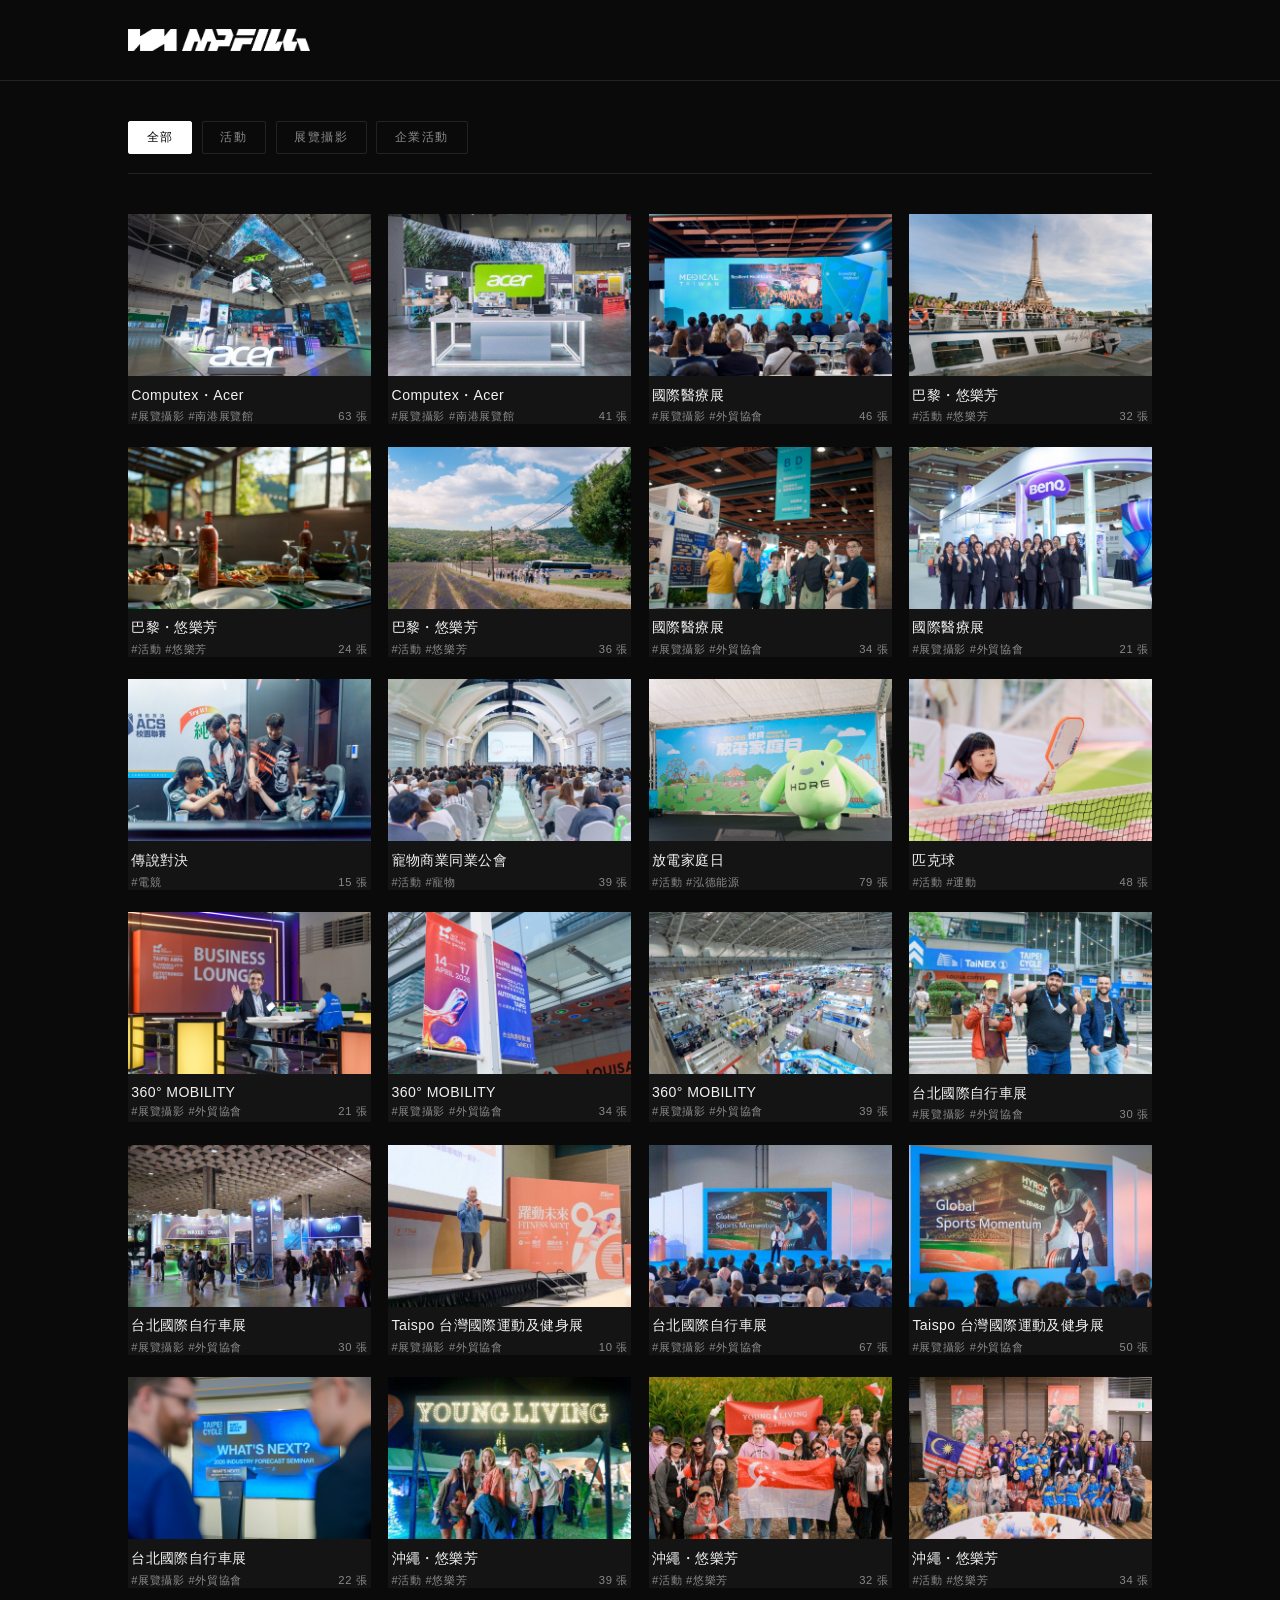
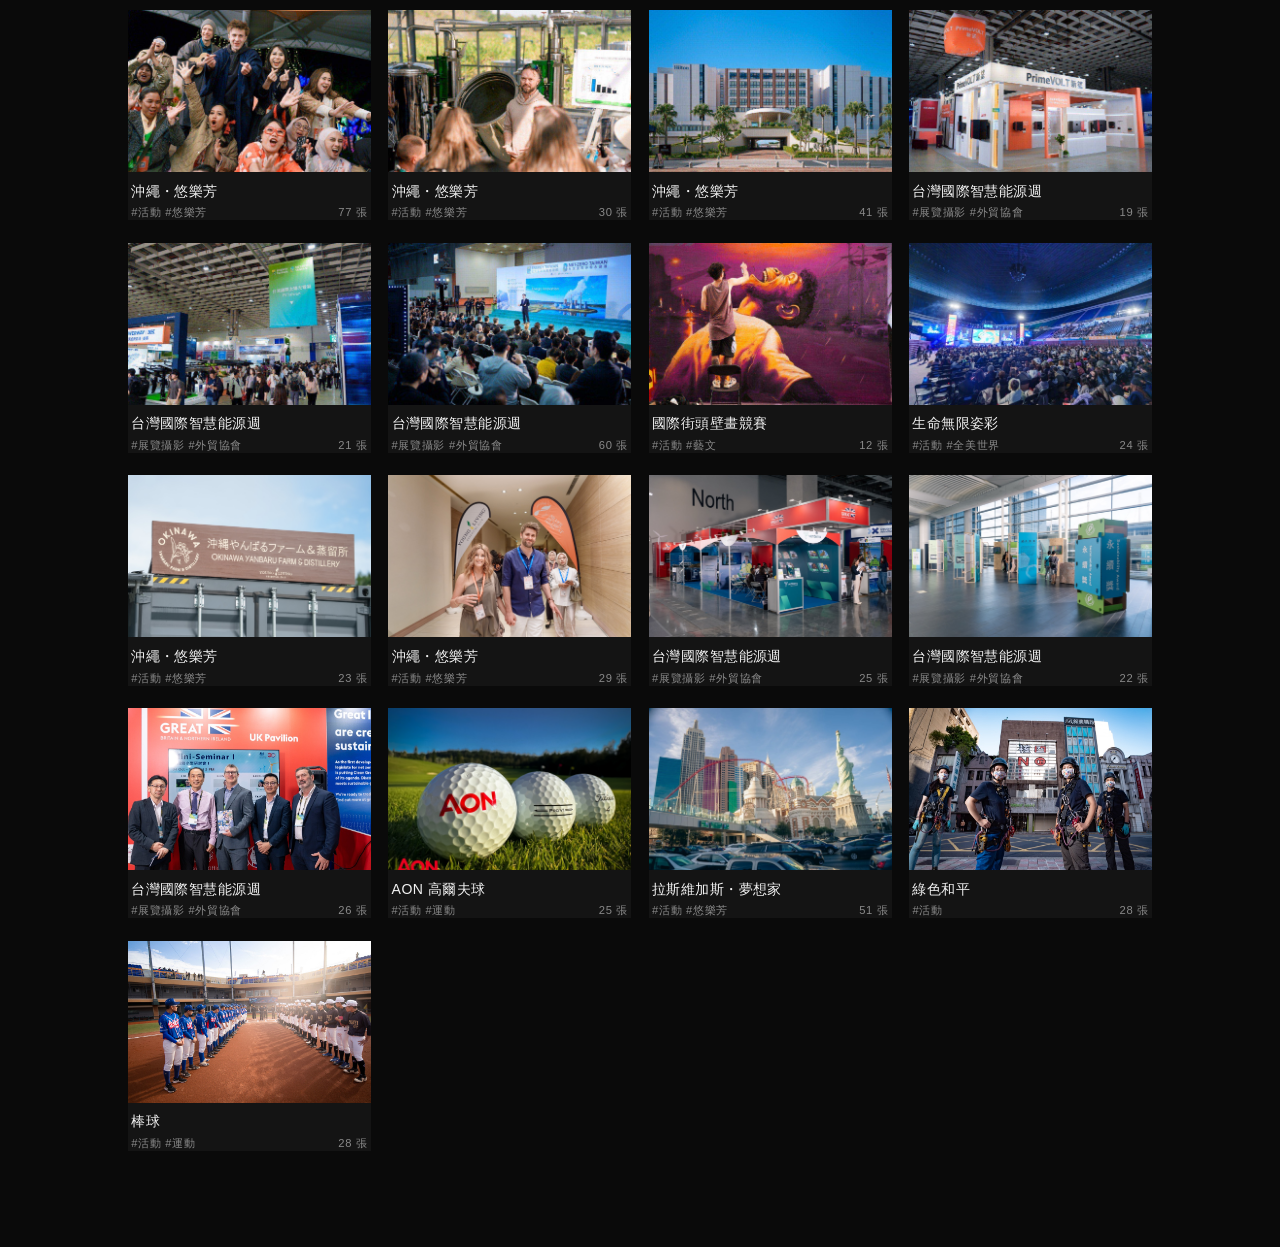
==== collab-photos.html @ 7c4ea574 "新增黑底版作品集頁面給 mypleasurefilm 業主連結使用" ====
<!DOCTYPE html>
<html lang="zh-Hant">
<head>
<meta charset="UTF-8" />
<meta name="viewport" content="width=device-width, initial-scale=1.0" />
<title>Vincent Liao — Photography</title>
<style>
  :root {
    --bg: #0a0a0a;
    --surface: #141414;
    --text: #f2f2f2;
    --muted: #8a8a8a;
    --border: rgba(255,255,255,0.1);
    --accent: #ffffff;
  }
  * { box-sizing: border-box; }
  html, body {
    margin: 0; padding: 0;
    background: var(--bg);
    color: var(--text);
    font-family: 'Helvetica Neue', Arial, 'Noto Sans TC', sans-serif;
    -webkit-font-smoothing: antialiased;
  }

  .top {
    display: flex; align-items: center;
    padding: 1.8rem 10%;
    border-bottom: 1px solid var(--border);
  }
  .top-logo { height: 22px; width: auto; display: block; }

  .page { padding: 2.5rem 10% 6rem; }

  .tabs {
    display: flex; gap: 0.6rem; flex-wrap: wrap;
    margin-bottom: 2.5rem; border-bottom: 1px solid var(--border); padding-bottom: 1.2rem;
  }
  .tab {
    font-size: 0.78rem; letter-spacing: 0.12em;
    padding: 0.45rem 1.1rem; border: 1px solid var(--border); border-radius: 2px;
    background: none; color: var(--muted); cursor: pointer; transition: all 0.2s;
  }
  .tab:hover, .tab.active { background: var(--accent); border-color: var(--accent); color: #000; }

  .grid {
    display: grid; grid-template-columns: repeat(4, 1fr); gap: 1.4rem 1.1rem;
  }
  @media (max-width: 1100px) { .grid { grid-template-columns: repeat(3, 1fr); } }
  @media (max-width: 900px)  { .grid { grid-template-columns: repeat(2, 1fr); } }
  @media (max-width: 700px) {
    .top { padding: 1.8rem 3% 1.4rem; }
    .page { padding: 1.8rem 3% 4rem; }
    .grid { grid-template-columns: repeat(2, 1fr); gap: 0.8rem; }
  }

  .card {
    display: block; text-decoration: none; color: inherit; background: var(--surface); cursor: pointer;
  }
  .card-thumb { aspect-ratio: 3/2; overflow: hidden; background: var(--surface); }
  .card-thumb img { width: 100%; height: 100%; object-fit: cover; display: block; transition: transform 0.5s ease; }
  .card:hover .card-thumb img { transform: scale(1.05); }
  .card-info { padding: 0.6rem 0.2rem 0; }
  .card-name { font-size: 0.88rem; letter-spacing: 0.03em; margin-bottom: 0.3rem; }
  .card-meta { display: flex; justify-content: space-between; font-size: 0.7rem; color: var(--muted); letter-spacing: 0.06em; }
</style>
</head>
<body>

  <div class="top">
    <a href="https://mypleasurefilm.com/"><img class="top-logo" src="images/mpfilm-logo-white.png" alt="MPFILM" /></a>
  </div>

  <div class="page">
    <div class="tabs">
      <button class="tab active" data-cat="all">全部</button>
      <button class="tab" data-cat="activity">活動</button>
      <button class="tab" data-cat="exhibition">展覽攝影</button>
      <button class="tab" data-cat="corporate">企業活動</button>
    </div>

    <div class="grid" id="grid">
      <a class="card" data-cat="exhibition" href="collab-gallery.html?event=2026-06-02-Acer">
        <div class="card-thumb"><img src="images/photo/activity/2026-06-02-Acer.jpg" alt="Computex・Acer" loading="lazy" /></div>
        <div class="card-info">
          <div class="card-name">Computex・Acer</div>
          <div class="card-meta"><span class="card-tags">#展覽攝影 #南港展覽館</span><span class="card-count">63 張</span></div>
        </div>
      </a>
      <a class="card" data-cat="exhibition" href="collab-gallery.html?event=2026-06-03-Acer">
        <div class="card-thumb"><img src="images/photo/activity/2026-06-03-Acer.jpg" alt="Computex・Acer" loading="lazy" /></div>
        <div class="card-info">
          <div class="card-name">Computex・Acer</div>
          <div class="card-meta"><span class="card-tags">#展覽攝影 #南港展覽館</span><span class="card-count">41 張</span></div>
        </div>
      </a>
      <a class="card" data-cat="exhibition" href="collab-gallery.html?event=2026-06-25-國際醫療展">
        <div class="card-thumb"><img src="images/photo/activity/2026-06-25-國際醫療展.jpg" alt="國際醫療展" loading="lazy" /></div>
        <div class="card-info">
          <div class="card-name">國際醫療展</div>
          <div class="card-meta"><span class="card-tags">#展覽攝影 #外貿協會</span><span class="card-count">46 張</span></div>
        </div>
      </a>
      <a class="card" data-cat="activity" href="collab-gallery.html?event=2026-07-05-巴黎">
        <div class="card-thumb"><img src="images/photo/activity/2026-07-05-巴黎.jpg" alt="巴黎・悠樂芳" loading="lazy" /></div>
        <div class="card-info">
          <div class="card-name">巴黎・悠樂芳</div>
          <div class="card-meta"><span class="card-tags">#活動 #悠樂芳</span><span class="card-count">32 張</span></div>
        </div>
      </a>
      <a class="card" data-cat="activity" href="collab-gallery.html?event=2026-07-04-巴黎">
        <div class="card-thumb"><img src="images/photo/activity/2026-07-04-巴黎.jpg" alt="巴黎・悠樂芳" loading="lazy" /></div>
        <div class="card-info">
          <div class="card-name">巴黎・悠樂芳</div>
          <div class="card-meta"><span class="card-tags">#活動 #悠樂芳</span><span class="card-count">24 張</span></div>
        </div>
      </a>
      <a class="card" data-cat="activity" href="collab-gallery.html?event=2026-07-01-巴黎">
        <div class="card-thumb"><img src="images/photo/activity/2026-07-01-巴黎.jpg" alt="巴黎・悠樂芳" loading="lazy" /></div>
        <div class="card-info">
          <div class="card-name">巴黎・悠樂芳</div>
          <div class="card-meta"><span class="card-tags">#活動 #悠樂芳</span><span class="card-count">36 張</span></div>
        </div>
      </a>
      <a class="card" data-cat="exhibition" href="collab-gallery.html?event=2026-06-27-國際醫療展">
        <div class="card-thumb"><img src="images/photo/activity/2026-06-27-國際醫療展.jpg" alt="國際醫療展" loading="lazy" /></div>
        <div class="card-info">
          <div class="card-name">國際醫療展</div>
          <div class="card-meta"><span class="card-tags">#展覽攝影 #外貿協會</span><span class="card-count">34 張</span></div>
        </div>
      </a>
      <a class="card" data-cat="exhibition" href="collab-gallery.html?event=2026-06-26-國際醫療展">
        <div class="card-thumb"><img src="images/photo/activity/2026-06-26-國際醫療展.jpg" alt="國際醫療展" loading="lazy" /></div>
        <div class="card-info">
          <div class="card-name">國際醫療展</div>
          <div class="card-meta"><span class="card-tags">#展覽攝影 #外貿協會</span><span class="card-count">21 張</span></div>
        </div>
      </a>
      <a class="card" data-cat="esports" href="collab-gallery.html?event=2026-06-06-傳說對決">
        <div class="card-thumb"><img src="images/photo/activity/2026-06-06-傳說對決.jpg" alt="傳說對決" loading="lazy" /></div>
        <div class="card-info">
          <div class="card-name">傳說對決</div>
          <div class="card-meta"><span class="card-tags">#電競</span><span class="card-count">15 張</span></div>
        </div>
      </a>
      <a class="card" data-cat="activity" href="collab-gallery.html?event=2026-05-21-寵物商業同業公會">
        <div class="card-thumb"><img src="images/photo/activity/2026-05-21-寵物商業同業公會.jpg" alt="寵物商業同業公會" loading="lazy" /></div>
        <div class="card-info">
          <div class="card-name">寵物商業同業公會</div>
          <div class="card-meta"><span class="card-tags">#活動 #寵物</span><span class="card-count">39 張</span></div>
        </div>
      </a>
      <a class="card" data-cat="activity" href="collab-gallery.html?event=2026-05-16-放電家庭日">
        <div class="card-thumb"><img src="images/photo/activity/2026-05-16-放電家庭日.jpg" alt="放電家庭日" loading="lazy" /></div>
        <div class="card-info">
          <div class="card-name">放電家庭日</div>
          <div class="card-meta"><span class="card-tags">#活動 #泓德能源</span><span class="card-count">79 張</span></div>
        </div>
      </a>
      <a class="card" data-cat="activity" href="collab-gallery.html?event=2026-04-25-匹克球">
        <div class="card-thumb"><img src="images/photo/activity/2026-04-25-匹克球.jpg" alt="匹克球" loading="lazy" /></div>
        <div class="card-info">
          <div class="card-name">匹克球</div>
          <div class="card-meta"><span class="card-tags">#活動 #運動</span><span class="card-count">48 張</span></div>
        </div>
      </a>
      <a class="card" data-cat="exhibition" href="collab-gallery.html?event=2026-04-17-360-MOBILITY-Mega-Shows">
        <div class="card-thumb"><img src="images/photo/activity/2026-04-17-360-MOBILITY-Mega-Shows.jpg" alt="360° MOBILITY" loading="lazy" /></div>
        <div class="card-info">
          <div class="card-name">360° MOBILITY</div>
          <div class="card-meta"><span class="card-tags">#展覽攝影 #外貿協會</span><span class="card-count">21 張</span></div>
        </div>
      </a>
      <a class="card" data-cat="exhibition" href="collab-gallery.html?event=2026-04-16-360-MOBILITY-Mega-Shows">
        <div class="card-thumb"><img src="images/photo/activity/2026-04-16-360-MOBILITY-Mega-Shows.jpg" alt="360° MOBILITY" loading="lazy" /></div>
        <div class="card-info">
          <div class="card-name">360° MOBILITY</div>
          <div class="card-meta"><span class="card-tags">#展覽攝影 #外貿協會</span><span class="card-count">34 張</span></div>
        </div>
      </a>
      <a class="card" data-cat="exhibition" href="collab-gallery.html?event=2026-04-14-360-MOBILITY-Mega-Shows">
        <div class="card-thumb"><img src="images/photo/activity/2026-04-14-360-MOBILITY-Mega-Shows.jpg" alt="360° MOBILITY" loading="lazy" /></div>
        <div class="card-info">
          <div class="card-name">360° MOBILITY</div>
          <div class="card-meta"><span class="card-tags">#展覽攝影 #外貿協會</span><span class="card-count">39 張</span></div>
        </div>
      </a>
      <a class="card" data-cat="exhibition" href="collab-gallery.html?event=2026-03-28-台北國際自行車展">
        <div class="card-thumb"><img src="images/photo/activity/2026-03-28-台北國際自行車展.jpg" alt="台北國際自行車展" loading="lazy" /></div>
        <div class="card-info">
          <div class="card-name">台北國際自行車展</div>
          <div class="card-meta"><span class="card-tags">#展覽攝影 #外貿協會</span><span class="card-count">30 張</span></div>
        </div>
      </a>
      <a class="card" data-cat="exhibition" href="collab-gallery.html?event=2026-03-26-台北國際自行車展">
        <div class="card-thumb"><img src="images/photo/activity/2026-03-26-台北國際自行車展.jpg" alt="台北國際自行車展" loading="lazy" /></div>
        <div class="card-info">
          <div class="card-name">台北國際自行車展</div>
          <div class="card-meta"><span class="card-tags">#展覽攝影 #外貿協會</span><span class="card-count">30 張</span></div>
        </div>
      </a>
      <a class="card" data-cat="exhibition" href="collab-gallery.html?event=2026-03-26-Taispo">
        <div class="card-thumb"><img src="images/photo/activity/2026-03-26-Taispo.jpg" alt="Taispo 台灣國際運動及健身展" loading="lazy" /></div>
        <div class="card-info">
          <div class="card-name">Taispo 台灣國際運動及健身展</div>
          <div class="card-meta"><span class="card-tags">#展覽攝影 #外貿協會</span><span class="card-count">10 張</span></div>
        </div>
      </a>
      <a class="card" data-cat="exhibition" href="collab-gallery.html?event=2026-03-25-台北國際自行車展">
        <div class="card-thumb"><img src="images/photo/activity/2026-03-25-台北國際自行車展.jpg" alt="台北國際自行車展" loading="lazy" /></div>
        <div class="card-info">
          <div class="card-name">台北國際自行車展</div>
          <div class="card-meta"><span class="card-tags">#展覽攝影 #外貿協會</span><span class="card-count">67 張</span></div>
        </div>
      </a>
      <a class="card" data-cat="exhibition" href="collab-gallery.html?event=2026-03-25-Taispo">
        <div class="card-thumb"><img src="images/photo/activity/2026-03-25-Taispo.jpg" alt="Taispo 台灣國際運動及健身展" loading="lazy" /></div>
        <div class="card-info">
          <div class="card-name">Taispo 台灣國際運動及健身展</div>
          <div class="card-meta"><span class="card-tags">#展覽攝影 #外貿協會</span><span class="card-count">50 張</span></div>
        </div>
      </a>
      <a class="card" data-cat="exhibition" href="collab-gallery.html?event=2026-03-24-台北國際自行車展">
        <div class="card-thumb"><img src="images/photo/activity/2026-03-24-台北國際自行車展.jpg" alt="台北國際自行車展" loading="lazy" /></div>
        <div class="card-info">
          <div class="card-name">台北國際自行車展</div>
          <div class="card-meta"><span class="card-tags">#展覽攝影 #外貿協會</span><span class="card-count">22 張</span></div>
        </div>
      </a>
      <a class="card" data-cat="activity" href="collab-gallery.html?event=2026-01-18-沖繩">
        <div class="card-thumb"><img src="images/photo/activity/2026-01-18-沖繩.jpg" alt="沖繩・悠樂芳" loading="lazy" /></div>
        <div class="card-info">
          <div class="card-name">沖繩・悠樂芳</div>
          <div class="card-meta"><span class="card-tags">#活動 #悠樂芳</span><span class="card-count">39 張</span></div>
        </div>
      </a>
      <a class="card" data-cat="activity" href="collab-gallery.html?event=2026-01-17-沖繩">
        <div class="card-thumb"><img src="images/photo/activity/2026-01-17-沖繩.jpg" alt="沖繩・悠樂芳" loading="lazy" /></div>
        <div class="card-info">
          <div class="card-name">沖繩・悠樂芳</div>
          <div class="card-meta"><span class="card-tags">#活動 #悠樂芳</span><span class="card-count">32 張</span></div>
        </div>
      </a>
      <a class="card" data-cat="activity" href="collab-gallery.html?event=2026-01-16-沖繩">
        <div class="card-thumb"><img src="images/photo/activity/2026-01-16-沖繩.jpg" alt="沖繩・悠樂芳" loading="lazy" /></div>
        <div class="card-info">
          <div class="card-name">沖繩・悠樂芳</div>
          <div class="card-meta"><span class="card-tags">#活動 #悠樂芳</span><span class="card-count">34 張</span></div>
        </div>
      </a>
      <a class="card" data-cat="activity" href="collab-gallery.html?event=2026-01-11-沖繩">
        <div class="card-thumb"><img src="images/photo/activity/2026-01-11-沖繩.jpg" alt="沖繩・悠樂芳" loading="lazy" /></div>
        <div class="card-info">
          <div class="card-name">沖繩・悠樂芳</div>
          <div class="card-meta"><span class="card-tags">#活動 #悠樂芳</span><span class="card-count">77 張</span></div>
        </div>
      </a>
      <a class="card" data-cat="activity" href="collab-gallery.html?event=2026-01-10-沖繩">
        <div class="card-thumb"><img src="images/photo/activity/2026-01-10-沖繩.jpg" alt="沖繩・悠樂芳" loading="lazy" /></div>
        <div class="card-info">
          <div class="card-name">沖繩・悠樂芳</div>
          <div class="card-meta"><span class="card-tags">#活動 #悠樂芳</span><span class="card-count">30 張</span></div>
        </div>
      </a>
      <a class="card" data-cat="activity" href="collab-gallery.html?event=2026-01-09-沖繩">
        <div class="card-thumb"><img src="images/photo/activity/2026-01-09-沖繩.jpg" alt="沖繩・悠樂芳" loading="lazy" /></div>
        <div class="card-info">
          <div class="card-name">沖繩・悠樂芳</div>
          <div class="card-meta"><span class="card-tags">#活動 #悠樂芳</span><span class="card-count">41 張</span></div>
        </div>
      </a>
      <a class="card" data-cat="exhibition" href="collab-gallery.html?event=2025-10-31-台灣國際智慧能源週">
        <div class="card-thumb"><img src="images/photo/activity/2025-10-31-台灣國際智慧能源週.jpg" alt="台灣國際智慧能源週" loading="lazy" /></div>
        <div class="card-info">
          <div class="card-name">台灣國際智慧能源週</div>
          <div class="card-meta"><span class="card-tags">#展覽攝影 #外貿協會</span><span class="card-count">19 張</span></div>
        </div>
      </a>
      <a class="card" data-cat="exhibition" href="collab-gallery.html?event=2025-10-30-台灣國際智慧能源週">
        <div class="card-thumb"><img src="images/photo/activity/2025-10-30-台灣國際智慧能源週.jpg" alt="台灣國際智慧能源週" loading="lazy" /></div>
        <div class="card-info">
          <div class="card-name">台灣國際智慧能源週</div>
          <div class="card-meta"><span class="card-tags">#展覽攝影 #外貿協會</span><span class="card-count">21 張</span></div>
        </div>
      </a>
      <a class="card" data-cat="exhibition" href="collab-gallery.html?event=2025-10-29-台灣國際智慧能源週">
        <div class="card-thumb"><img src="images/photo/activity/2025-10-29-台灣國際智慧能源週.jpg" alt="台灣國際智慧能源週" loading="lazy" /></div>
        <div class="card-info">
          <div class="card-name">台灣國際智慧能源週</div>
          <div class="card-meta"><span class="card-tags">#展覽攝影 #外貿協會</span><span class="card-count">60 張</span></div>
        </div>
      </a>
      <a class="card" data-cat="activity" href="collab-gallery.html?event=2025-08-30-國際街頭壁畫競賽">
        <div class="card-thumb"><img src="images/photo/activity/2025-08-30-國際街頭壁畫競賽.jpg" alt="國際街頭壁畫競賽" loading="lazy" /></div>
        <div class="card-info">
          <div class="card-name">國際街頭壁畫競賽</div>
          <div class="card-meta"><span class="card-tags">#活動 #藝文</span><span class="card-count">12 張</span></div>
        </div>
      </a>
      <a class="card" data-cat="activity" href="collab-gallery.html?event=2025-03-08-生命無限姿彩">
        <div class="card-thumb"><img src="images/photo/activity/2025-03-08-生命無限姿彩.jpg" alt="生命無限姿彩" loading="lazy" /></div>
        <div class="card-info">
          <div class="card-name">生命無限姿彩</div>
          <div class="card-meta"><span class="card-tags">#活動 #全美世界</span><span class="card-count">24 張</span></div>
        </div>
      </a>
      <a class="card" data-cat="activity" href="collab-gallery.html?event=2024-11-16-沖繩">
        <div class="card-thumb"><img src="images/photo/activity/2024-11-16-沖繩.jpg" alt="沖繩・悠樂芳" loading="lazy" /></div>
        <div class="card-info">
          <div class="card-name">沖繩・悠樂芳</div>
          <div class="card-meta"><span class="card-tags">#活動 #悠樂芳</span><span class="card-count">23 張</span></div>
        </div>
      </a>
      <a class="card" data-cat="activity" href="collab-gallery.html?event=2024-11-15-沖繩">
        <div class="card-thumb"><img src="images/photo/activity/2024-11-15-沖繩.jpg" alt="沖繩・悠樂芳" loading="lazy" /></div>
        <div class="card-info">
          <div class="card-name">沖繩・悠樂芳</div>
          <div class="card-meta"><span class="card-tags">#活動 #悠樂芳</span><span class="card-count">29 張</span></div>
        </div>
      </a>
      <a class="card" data-cat="exhibition" href="collab-gallery.html?event=2024-10-06-台灣國際智慧能源週">
        <div class="card-thumb"><img src="images/photo/activity/2024-10-06-台灣國際智慧能源週.jpg" alt="台灣國際智慧能源週" loading="lazy" /></div>
        <div class="card-info">
          <div class="card-name">台灣國際智慧能源週</div>
          <div class="card-meta"><span class="card-tags">#展覽攝影 #外貿協會</span><span class="card-count">25 張</span></div>
        </div>
      </a>
      <a class="card" data-cat="exhibition" href="collab-gallery.html?event=2024-10-05-台灣國際智慧能源週">
        <div class="card-thumb"><img src="images/photo/activity/2024-10-05-台灣國際智慧能源週.jpg" alt="台灣國際智慧能源週" loading="lazy" /></div>
        <div class="card-info">
          <div class="card-name">台灣國際智慧能源週</div>
          <div class="card-meta"><span class="card-tags">#展覽攝影 #外貿協會</span><span class="card-count">22 張</span></div>
        </div>
      </a>
      <a class="card" data-cat="exhibition" href="collab-gallery.html?event=2024-10-04-台灣國際智慧能源週">
        <div class="card-thumb"><img src="images/photo/activity/2024-10-04-台灣國際智慧能源週.jpg" alt="台灣國際智慧能源週" loading="lazy" /></div>
        <div class="card-info">
          <div class="card-name">台灣國際智慧能源週</div>
          <div class="card-meta"><span class="card-tags">#展覽攝影 #外貿協會</span><span class="card-count">26 張</span></div>
        </div>
      </a>
      <a class="card" data-cat="activity" href="collab-gallery.html?event=2023-05-27-AON高爾夫球">
        <div class="card-thumb"><img src="images/photo/activity/2023-05-27-AON高爾夫球.jpg" alt="AON 高爾夫球" loading="lazy" /></div>
        <div class="card-info">
          <div class="card-name">AON 高爾夫球</div>
          <div class="card-meta"><span class="card-tags">#活動 #運動</span><span class="card-count">25 張</span></div>
        </div>
      </a>
      <a class="card" data-cat="activity" href="collab-gallery.html?event=2022-11-08-拉斯維加斯">
        <div class="card-thumb"><img src="images/photo/activity/2022-11-08-拉斯維加斯.jpg" alt="拉斯維加斯・夢想家" loading="lazy" /></div>
        <div class="card-info">
          <div class="card-name">拉斯維加斯・夢想家</div>
          <div class="card-meta"><span class="card-tags">#活動 #悠樂芳</span><span class="card-count">51 張</span></div>
        </div>
      </a>
      <a class="card" data-cat="activity" href="collab-gallery.html?event=2021-10-03-綠色和平">
        <div class="card-thumb"><img src="images/photo/activity/2021-10-03-綠色和平.jpg" alt="綠色和平" loading="lazy" /></div>
        <div class="card-info">
          <div class="card-name">綠色和平</div>
          <div class="card-meta"><span class="card-tags">#活動</span><span class="card-count">28 張</span></div>
        </div>
      </a>
      <a class="card" data-cat="activity" href="collab-gallery.html?event=2019-12-27-棒球">
        <div class="card-thumb"><img src="images/photo/activity/2019-12-27-棒球.jpg" alt="棒球" loading="lazy" /></div>
        <div class="card-info">
          <div class="card-name">棒球</div>
          <div class="card-meta"><span class="card-tags">#活動 #運動</span><span class="card-count">28 張</span></div>
        </div>
      </a>
    </div>
  </div>

<script>
  const tabs = document.querySelectorAll('.tab');
  const cards = document.querySelectorAll('.card');
  tabs.forEach(tab => {
    tab.addEventListener('click', () => {
      tabs.forEach(t => t.classList.remove('active'));
      tab.classList.add('active');
      const cat = tab.dataset.cat;
      cards.forEach(card => {
        const show = cat === 'all' || card.dataset.cat === cat;
        card.style.display = show ? '' : 'none';
      });
    });
  });
</script>
</body>
</html>
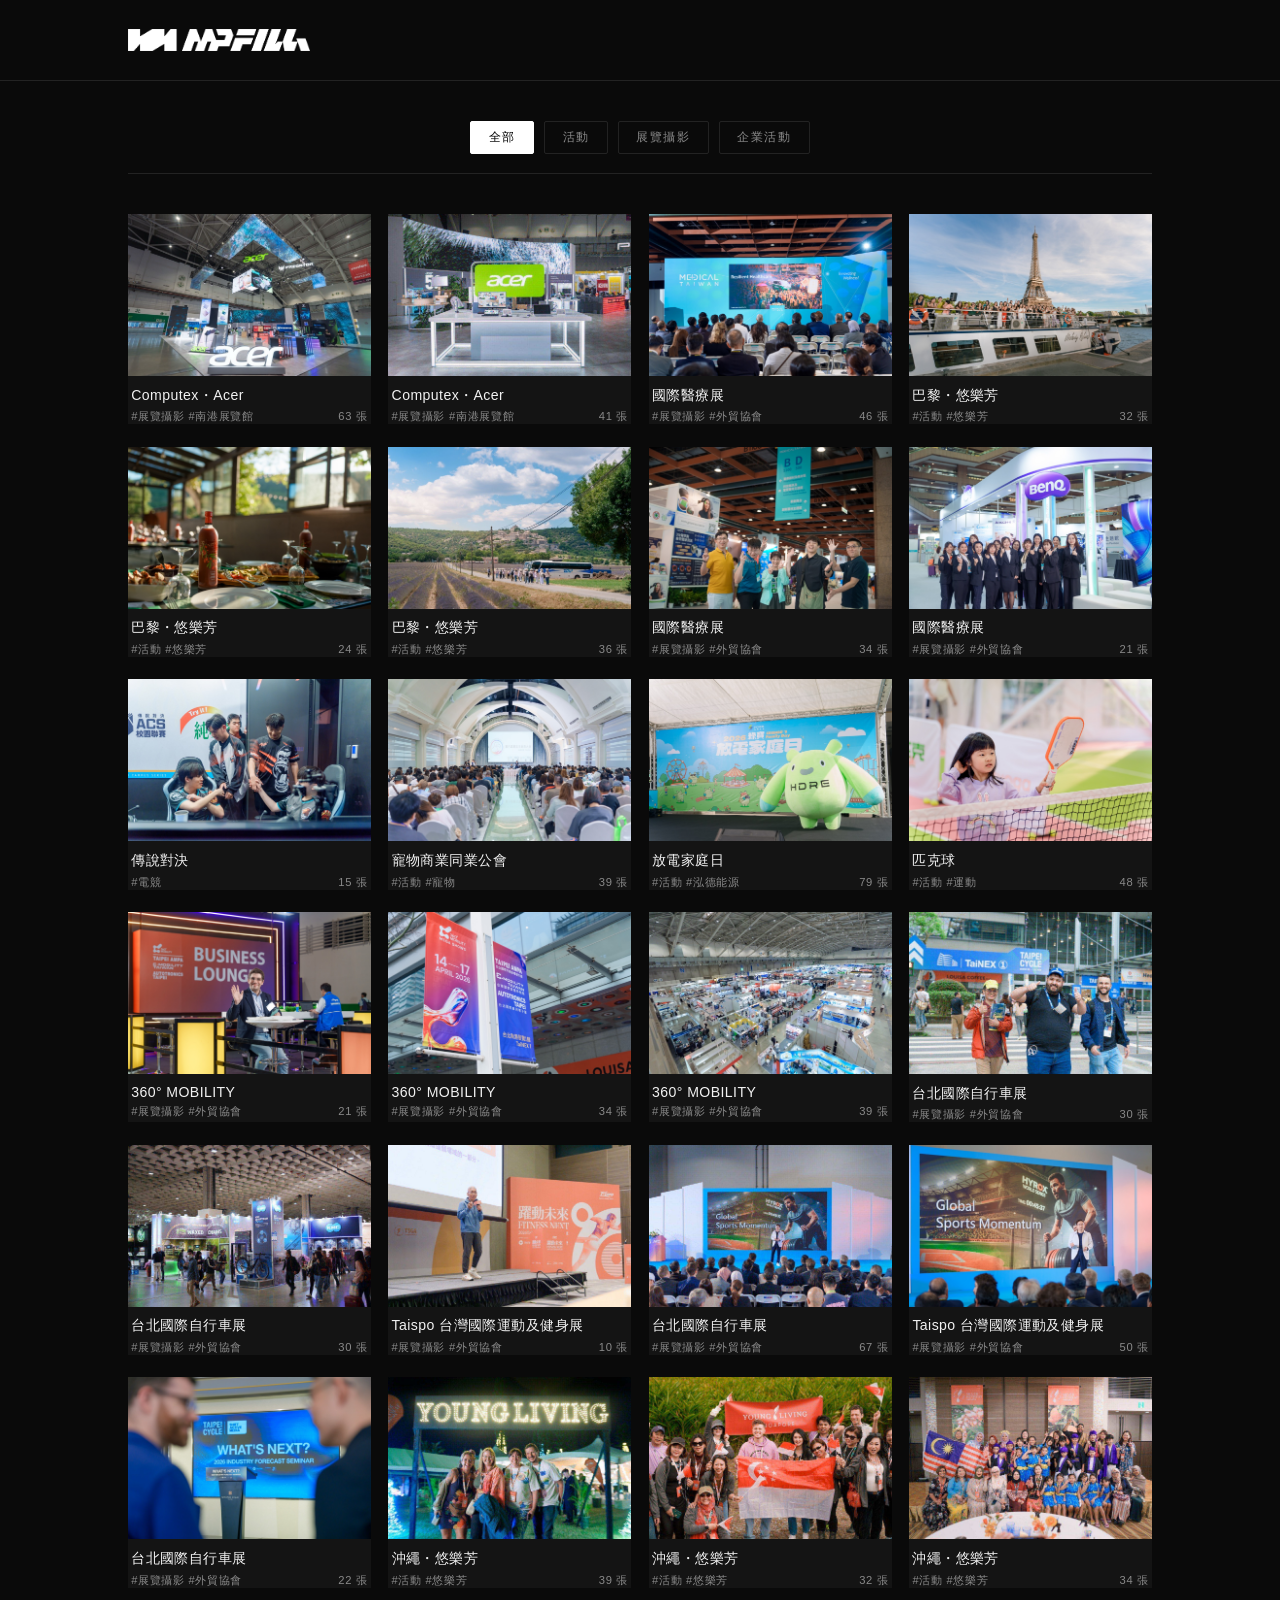
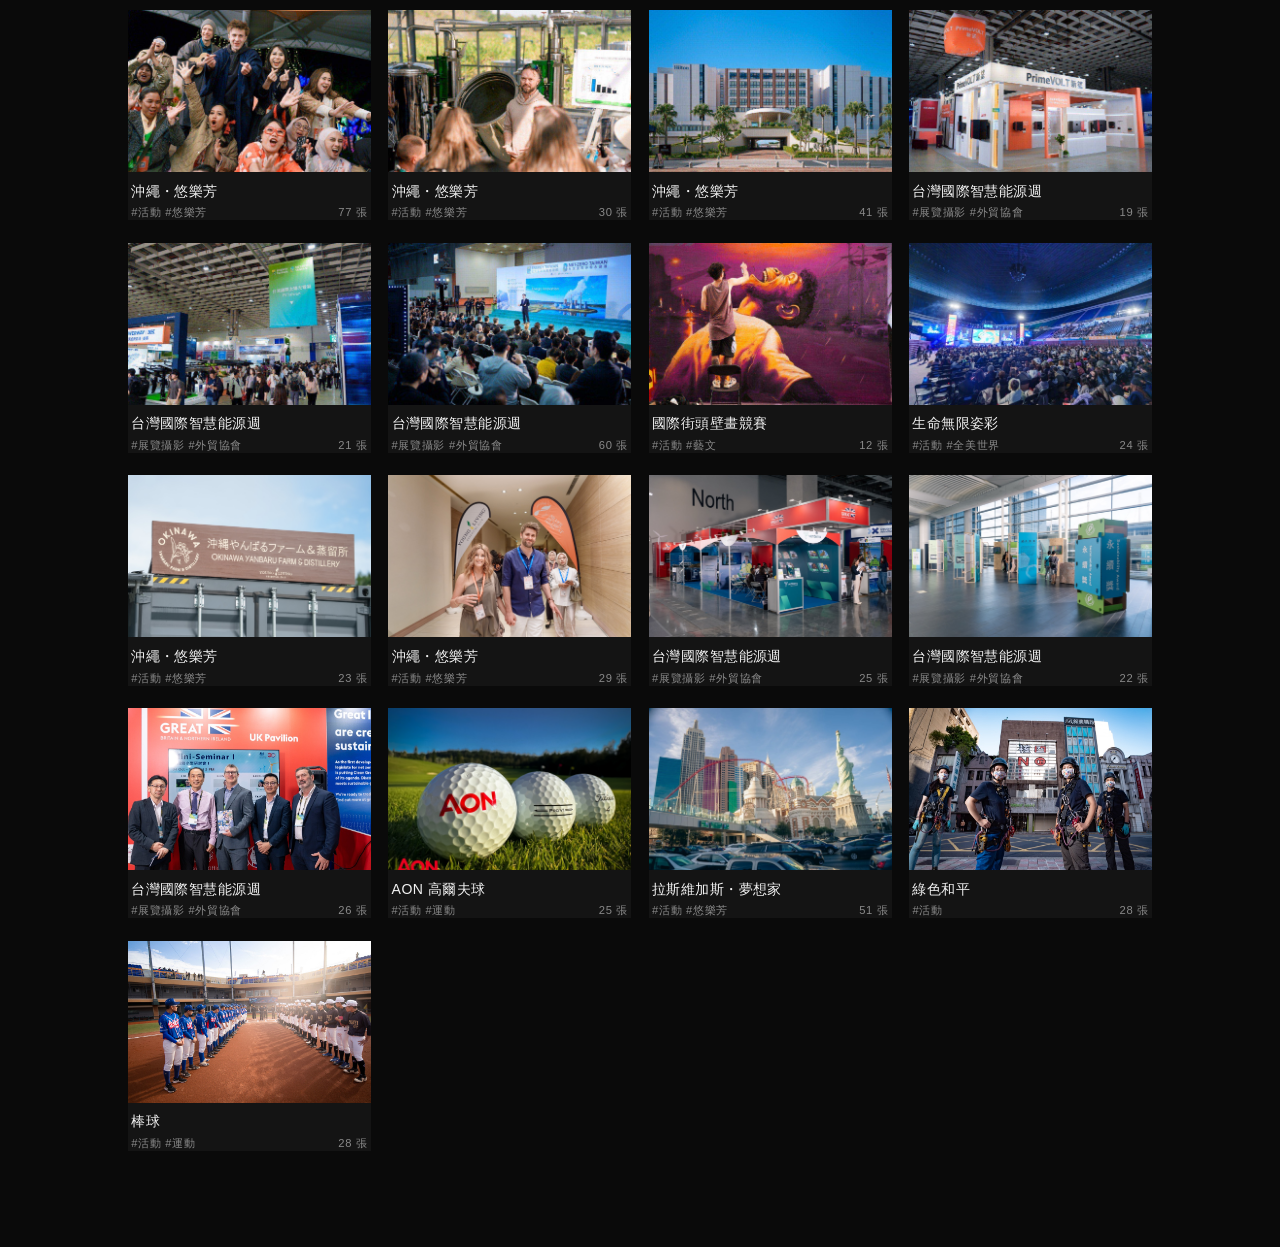
==== commit 4166fcd4: "分類 tabs 置中" ====
--- a/collab-photos.html
+++ b/collab-photos.html
@@ -32,7 +32,7 @@
   .page { padding: 2.5rem 10% 6rem; }
 
   .tabs {
-    display: flex; gap: 0.6rem; flex-wrap: wrap;
+    display: flex; justify-content: center; gap: 0.6rem; flex-wrap: wrap;
     margin-bottom: 2.5rem; border-bottom: 1px solid var(--border); padding-bottom: 1.2rem;
   }
   .tab {
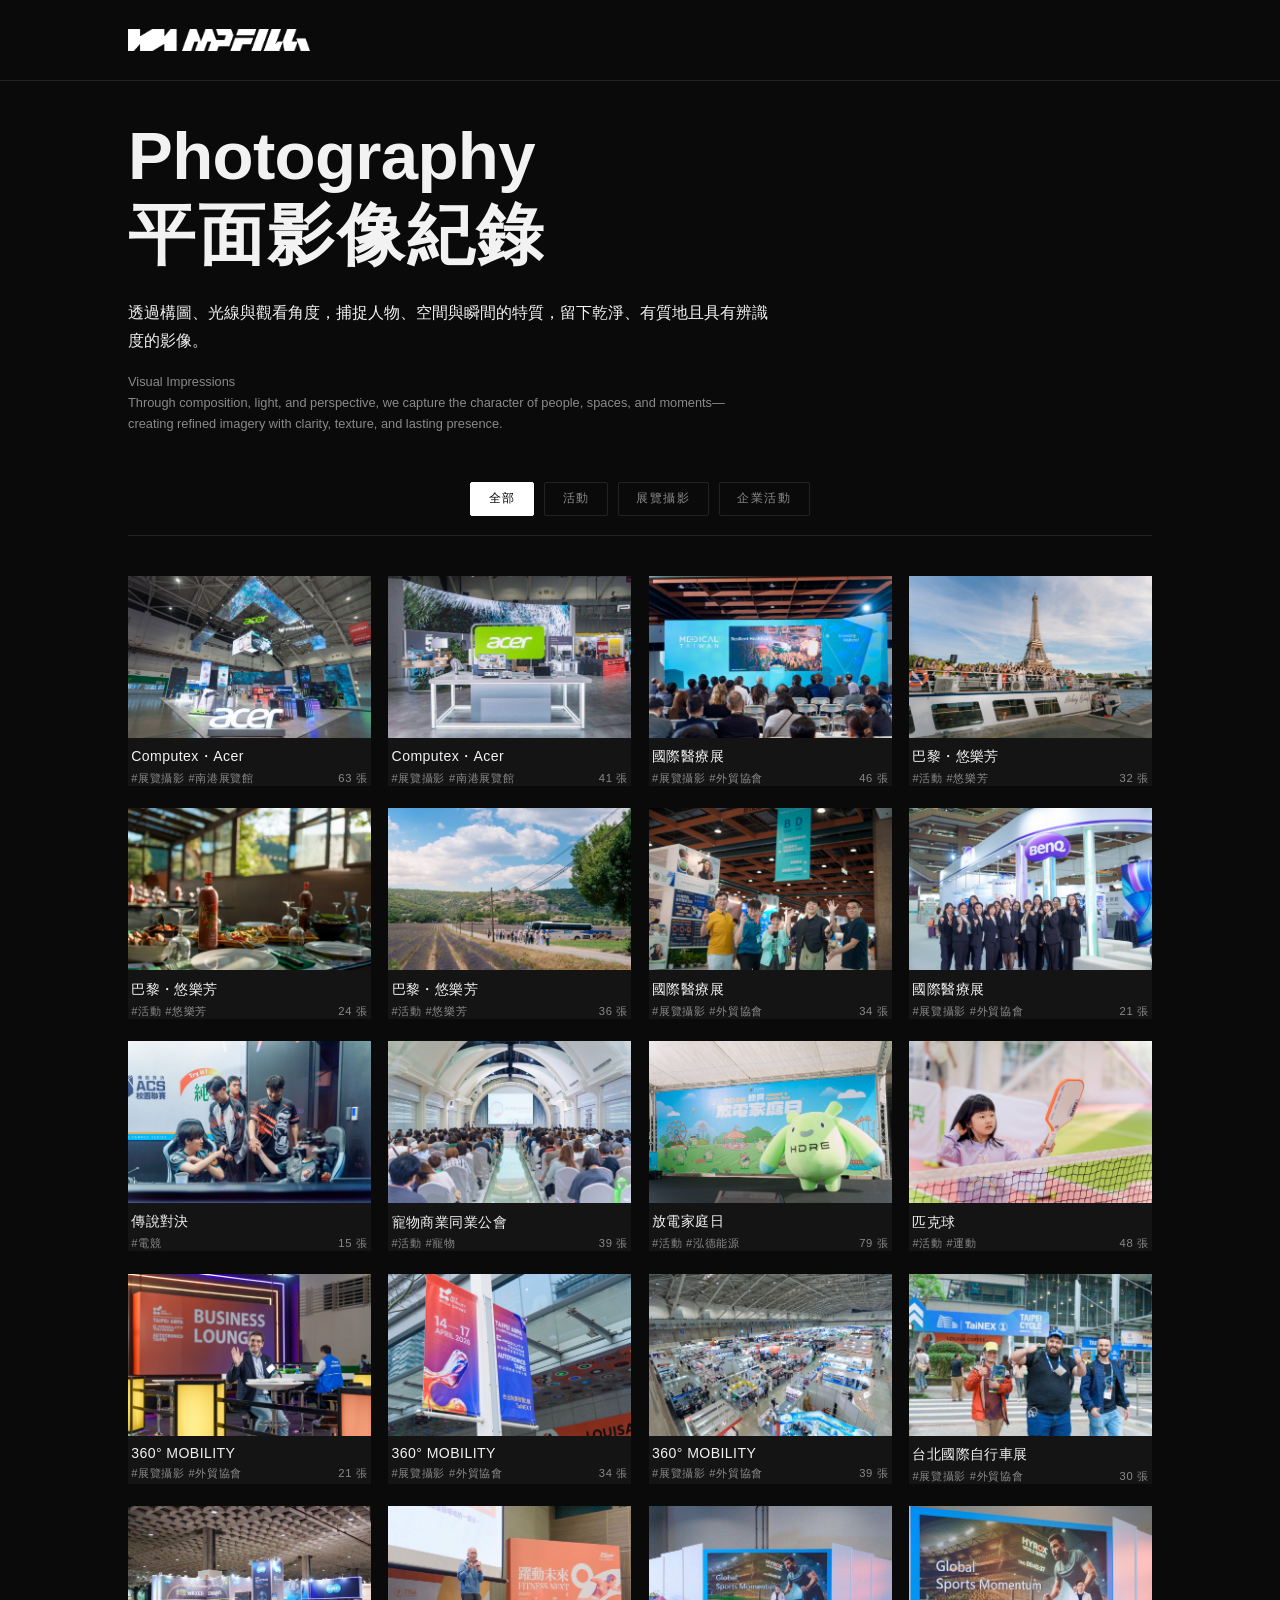
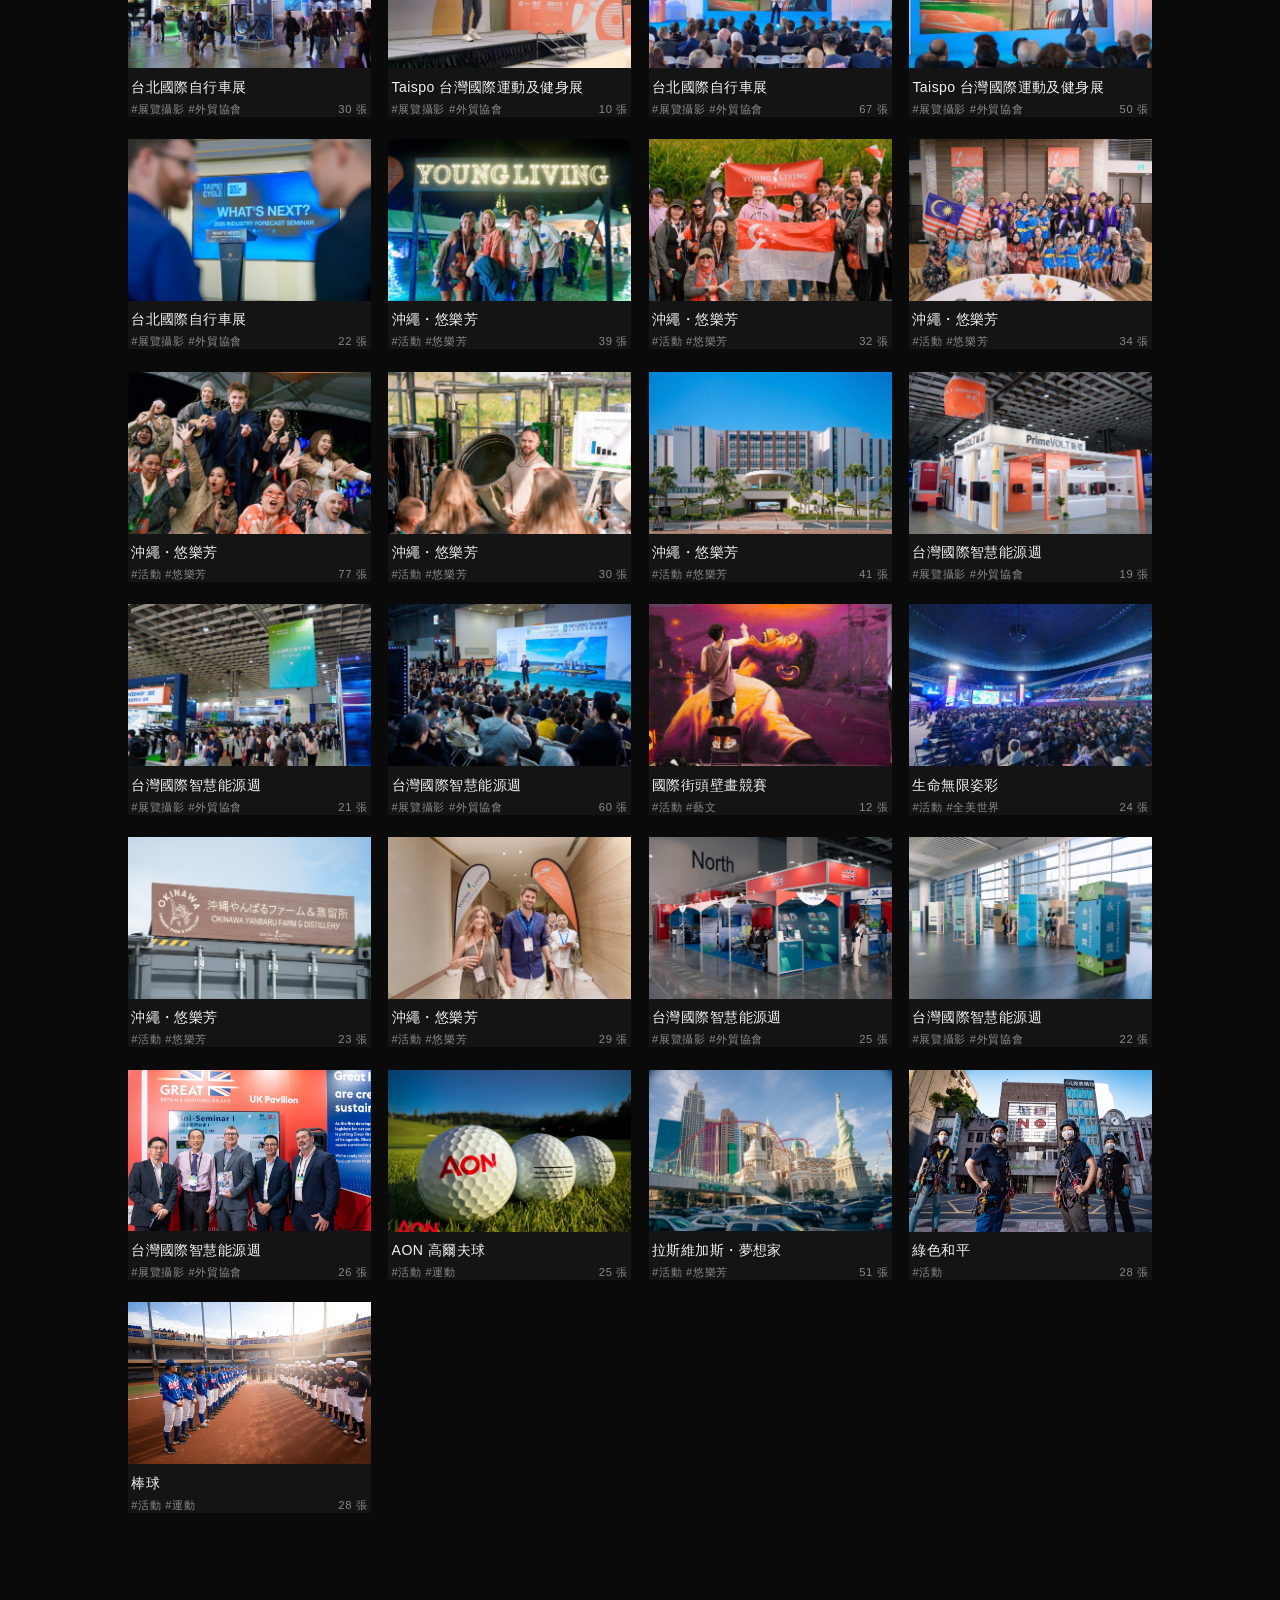
==== commit 27e2392d: "新增攝影標題區塊" ====
--- a/collab-photos.html
+++ b/collab-photos.html
@@ -31,6 +31,29 @@
 
   .page { padding: 2.5rem 10% 6rem; }
 
+  .hero { margin-bottom: 3rem; }
+  .hero-title-en {
+    font-size: clamp(2.4rem, 5.5vw, 4.2rem);
+    font-weight: 700; letter-spacing: -0.01em; line-height: 1.05;
+  }
+  .hero-title-zh {
+    font-size: clamp(2.4rem, 5.5vw, 4.2rem);
+    font-weight: 700; letter-spacing: 0.04em; line-height: 1.15;
+    margin: 0.3rem 0 1.6rem;
+  }
+  .hero-desc-zh {
+    font-size: 1rem; line-height: 1.75; font-weight: 500;
+    max-width: 640px; margin-bottom: 1rem;
+  }
+  .hero-desc-en {
+    font-size: 0.8rem; line-height: 1.65; color: var(--muted);
+    max-width: 640px;
+  }
+  @media (max-width: 700px) {
+    .hero { margin-bottom: 2.2rem; }
+    .hero-title-zh { margin: 0.2rem 0 1.2rem; }
+  }
+
   .tabs {
     display: flex; justify-content: center; gap: 0.6rem; flex-wrap: wrap;
     margin-bottom: 2.5rem; border-bottom: 1px solid var(--border); padding-bottom: 1.2rem;
@@ -71,6 +94,13 @@
   </div>
 
   <div class="page">
+    <div class="hero">
+      <div class="hero-title-en">Photography</div>
+      <div class="hero-title-zh">平面影像紀錄</div>
+      <p class="hero-desc-zh">透過構圖、光線與觀看角度，捕捉人物、空間與瞬間的特質，留下乾淨、有質地且具有辨識度的影像。</p>
+      <p class="hero-desc-en">Visual Impressions<br>Through composition, light, and perspective, we capture the character of people, spaces, and moments—creating refined imagery with clarity, texture, and lasting presence.</p>
+    </div>
+
     <div class="tabs">
       <button class="tab active" data-cat="all">全部</button>
       <button class="tab" data-cat="activity">活動</button>
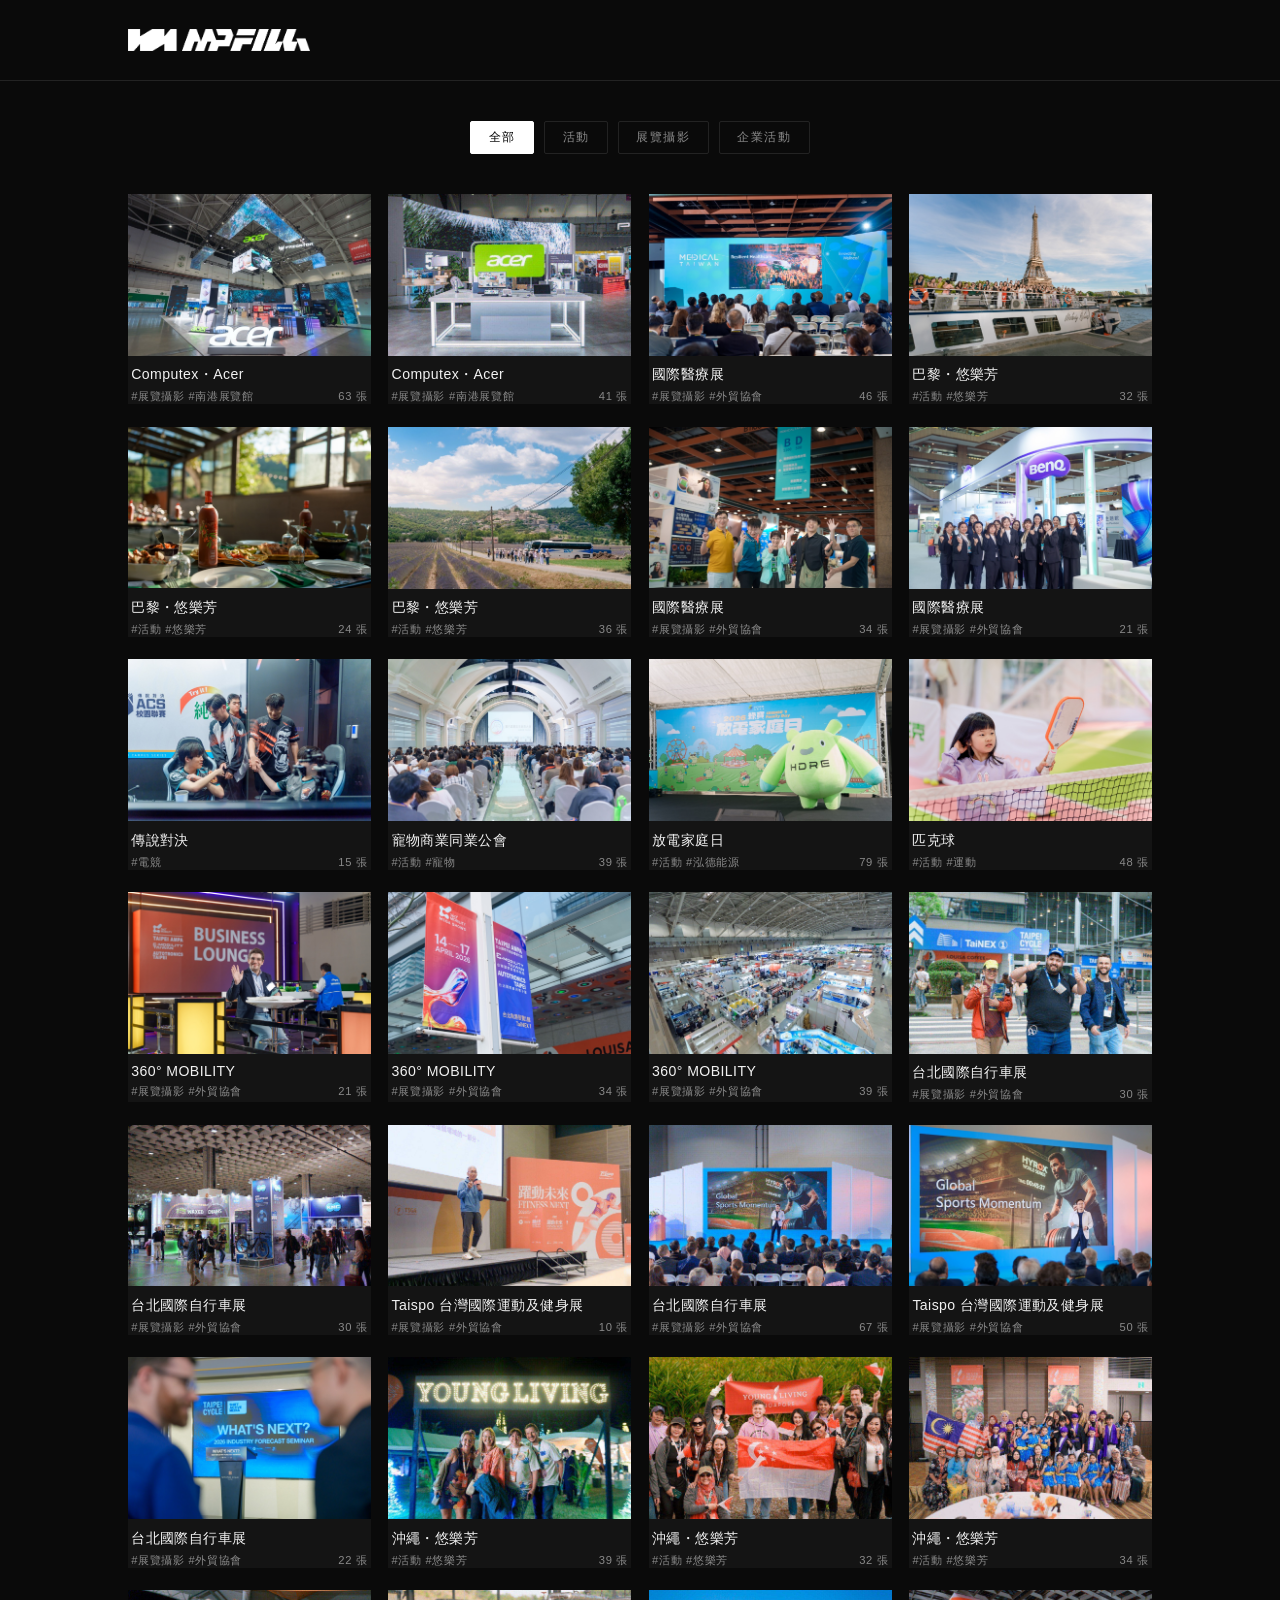
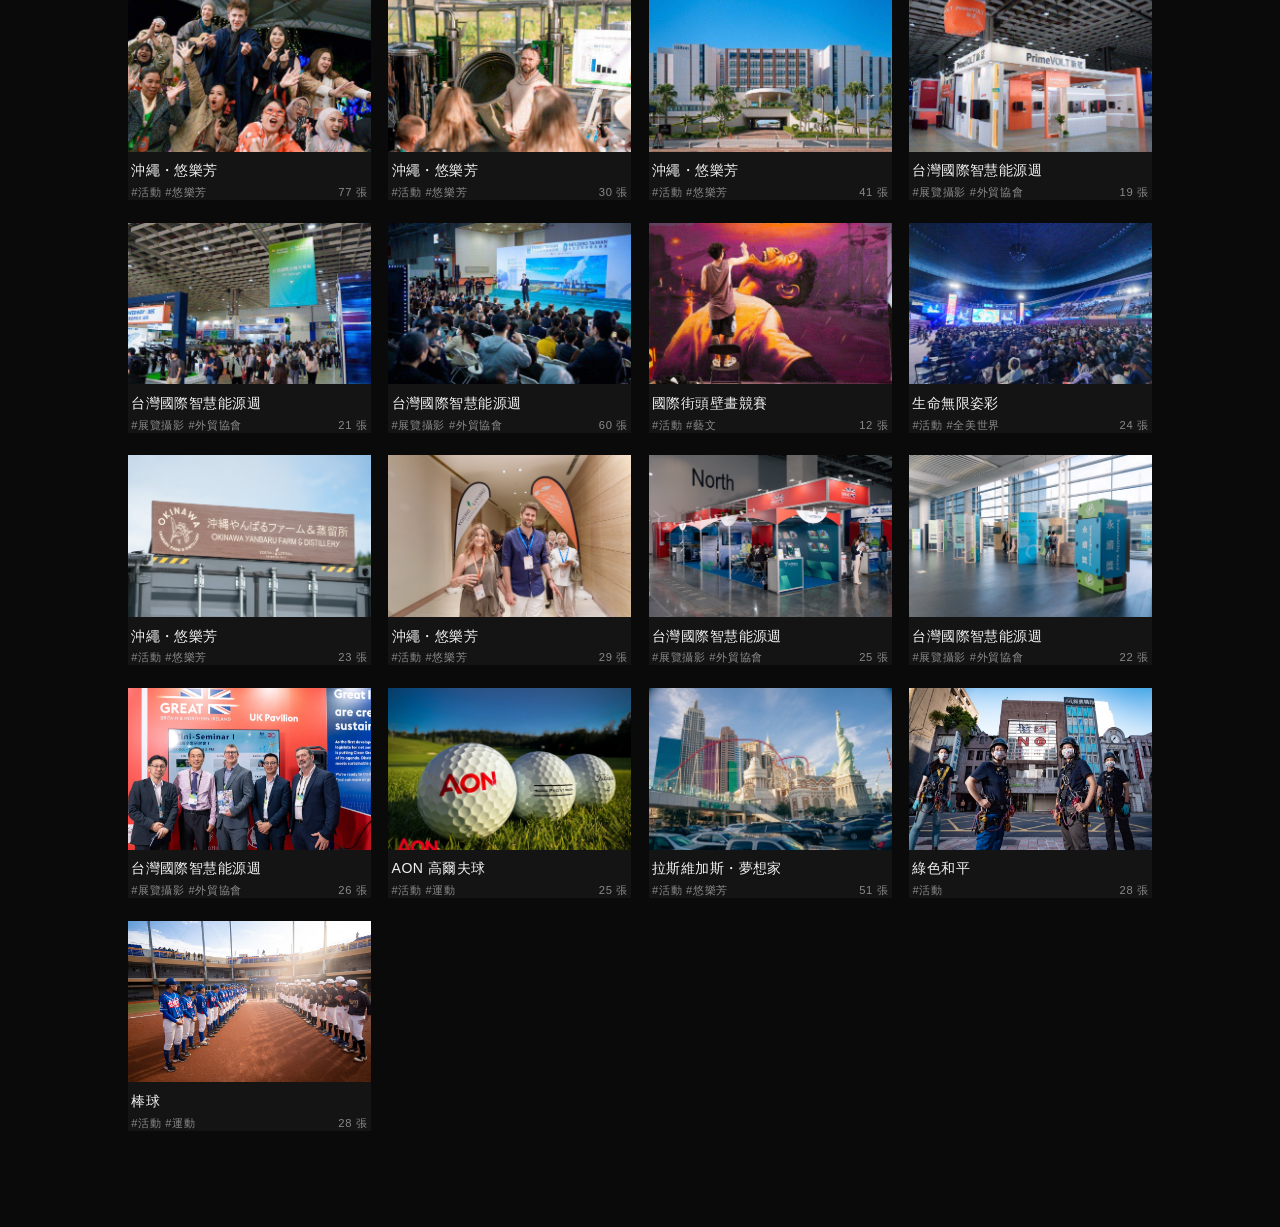
==== commit dbecdd99: "移除標題文字區塊" ====
--- a/collab-photos.html
+++ b/collab-photos.html
@@ -31,32 +31,9 @@
 
   .page { padding: 2.5rem 10% 6rem; }
 
-  .hero { margin-bottom: 3rem; }
-  .hero-title-en {
-    font-size: clamp(2.4rem, 5.5vw, 4.2rem);
-    font-weight: 700; letter-spacing: -0.01em; line-height: 1.05;
-  }
-  .hero-title-zh {
-    font-size: clamp(2.4rem, 5.5vw, 4.2rem);
-    font-weight: 700; letter-spacing: 0.04em; line-height: 1.15;
-    margin: 0.3rem 0 1.6rem;
-  }
-  .hero-desc-zh {
-    font-size: 1rem; line-height: 1.75; font-weight: 500;
-    max-width: 640px; margin-bottom: 1rem;
-  }
-  .hero-desc-en {
-    font-size: 0.8rem; line-height: 1.65; color: var(--muted);
-    max-width: 640px;
-  }
-  @media (max-width: 700px) {
-    .hero { margin-bottom: 2.2rem; }
-    .hero-title-zh { margin: 0.2rem 0 1.2rem; }
-  }
-
   .tabs {
     display: flex; justify-content: center; gap: 0.6rem; flex-wrap: wrap;
-    margin-bottom: 2.5rem; border-bottom: 1px solid var(--border); padding-bottom: 1.2rem;
+    margin-bottom: 2.5rem; padding-bottom: 0;
   }
   .tab {
     font-size: 0.78rem; letter-spacing: 0.12em;
@@ -94,13 +71,6 @@
   </div>
 
   <div class="page">
-    <div class="hero">
-      <div class="hero-title-en">Photography</div>
-      <div class="hero-title-zh">平面影像紀錄</div>
-      <p class="hero-desc-zh">透過構圖、光線與觀看角度，捕捉人物、空間與瞬間的特質，留下乾淨、有質地且具有辨識度的影像。</p>
-      <p class="hero-desc-en">Visual Impressions<br>Through composition, light, and perspective, we capture the character of people, spaces, and moments—creating refined imagery with clarity, texture, and lasting presence.</p>
-    </div>
-
     <div class="tabs">
       <button class="tab active" data-cat="all">全部</button>
       <button class="tab" data-cat="activity">活動</button>
